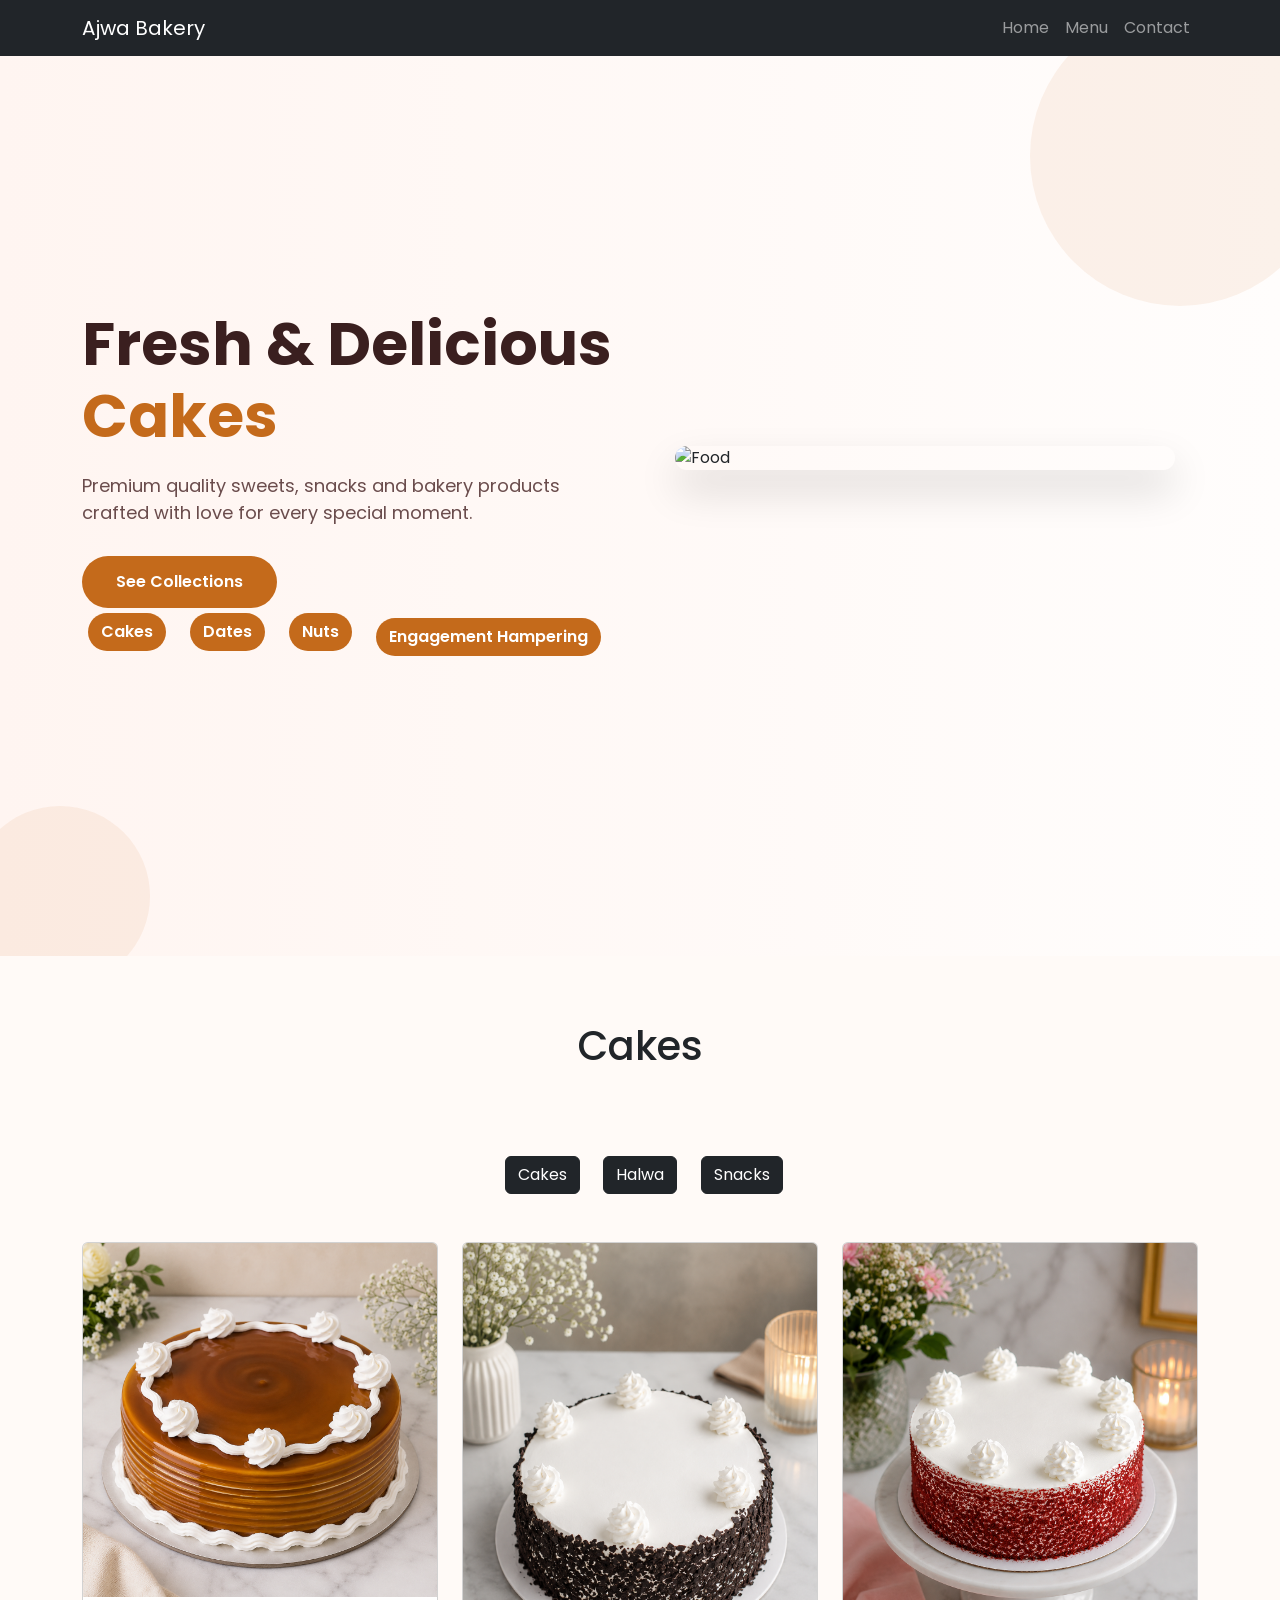
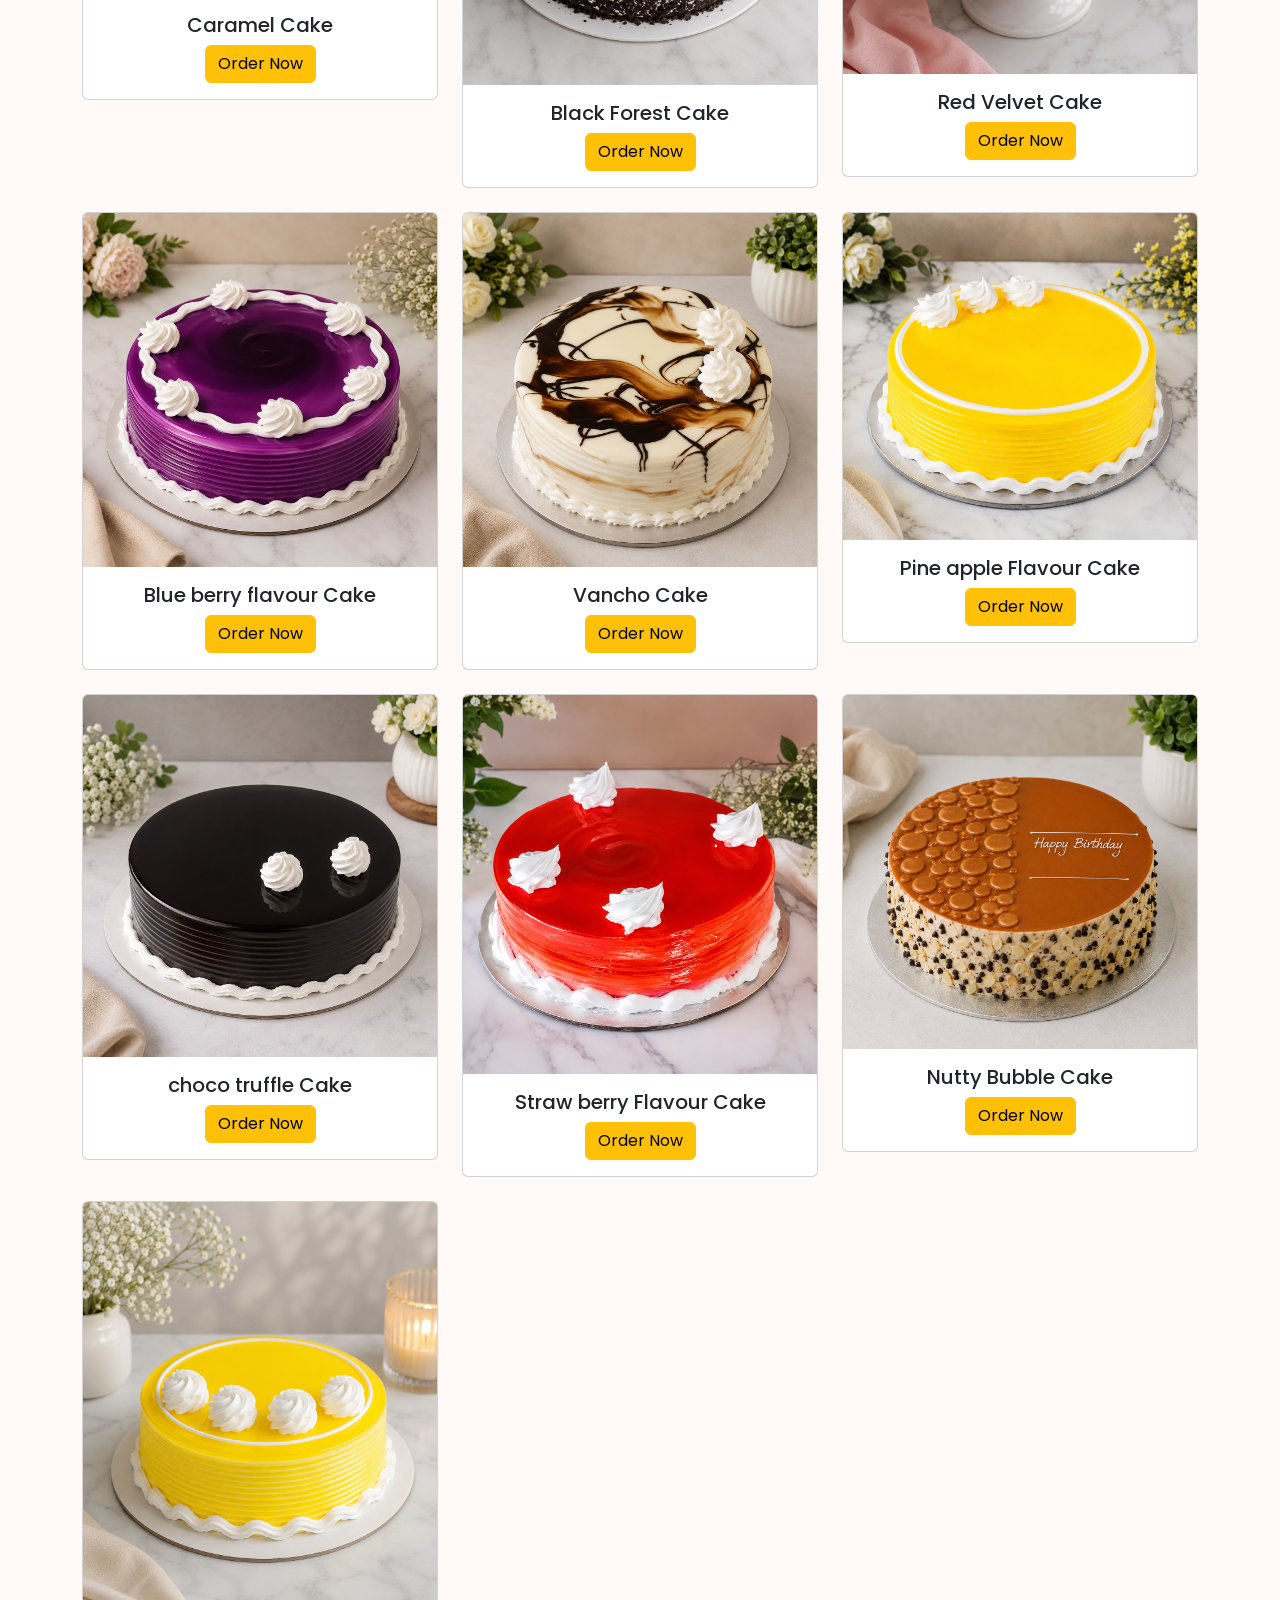
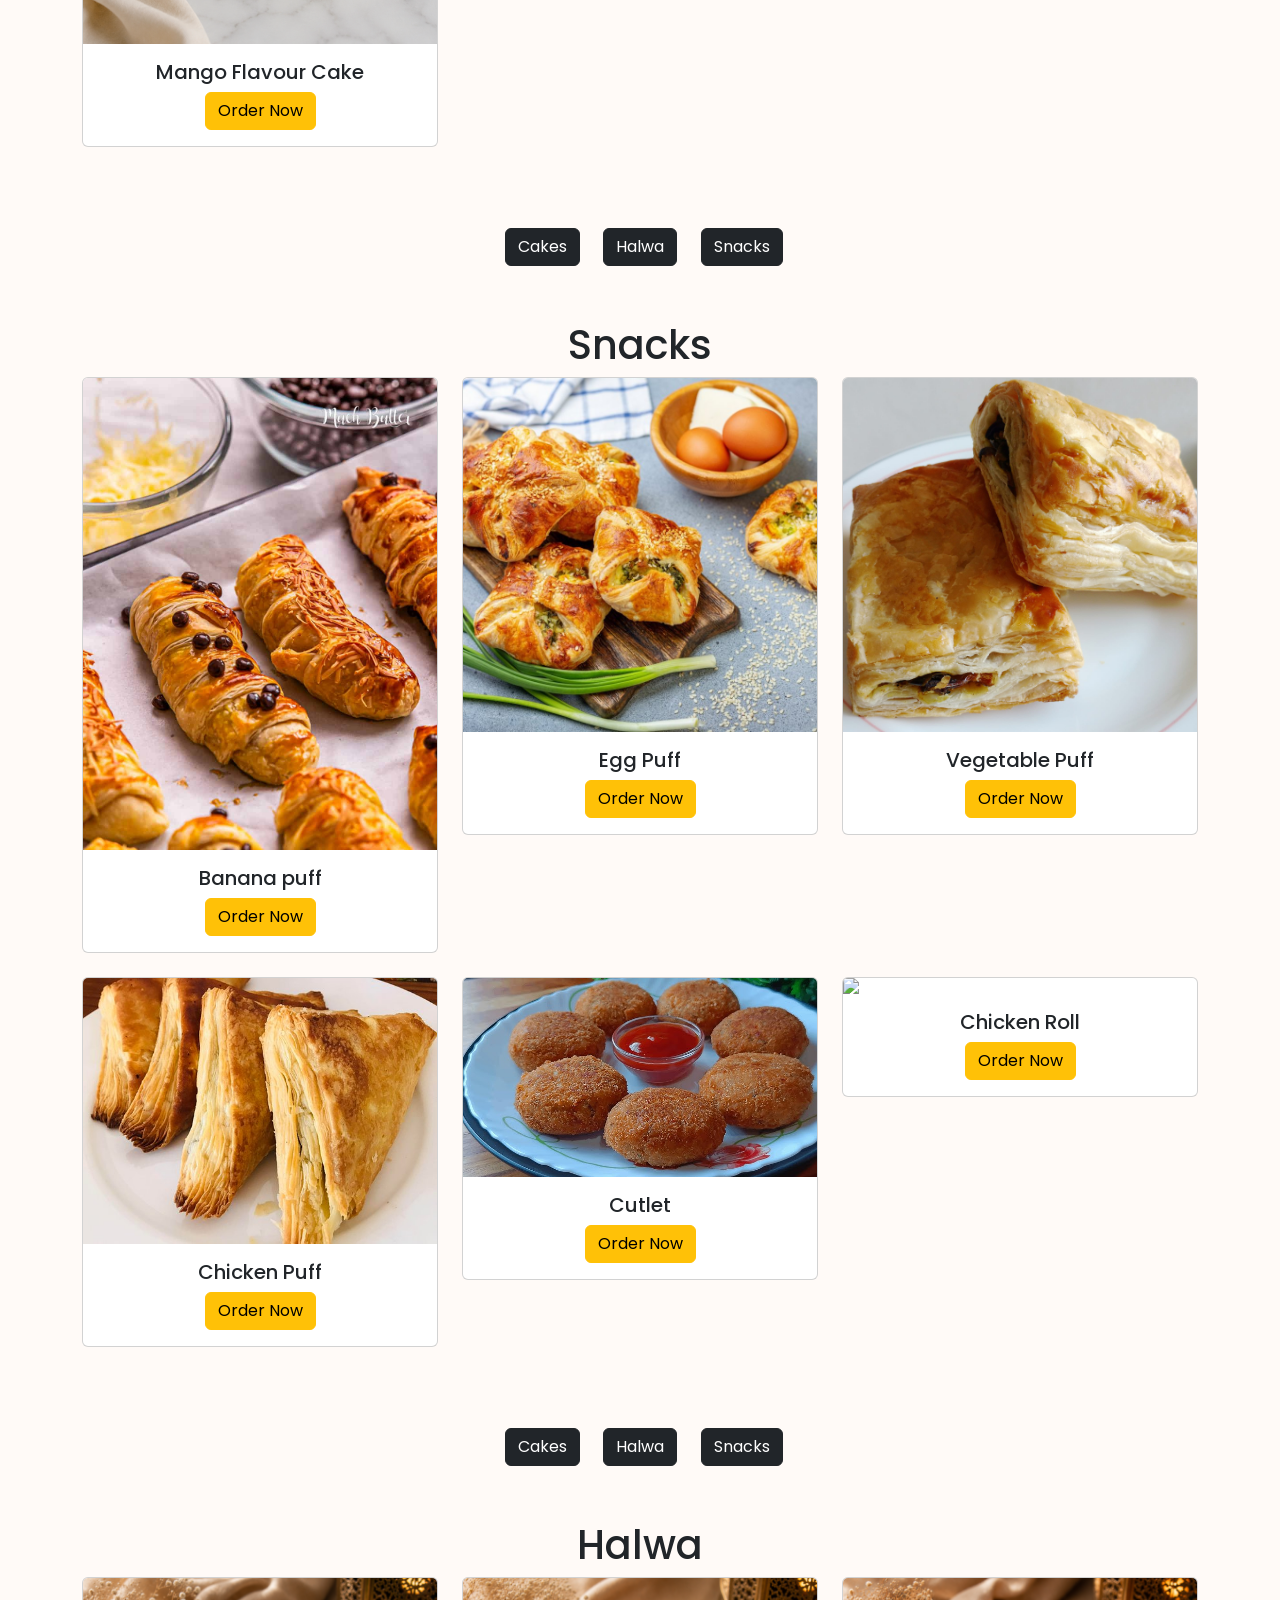
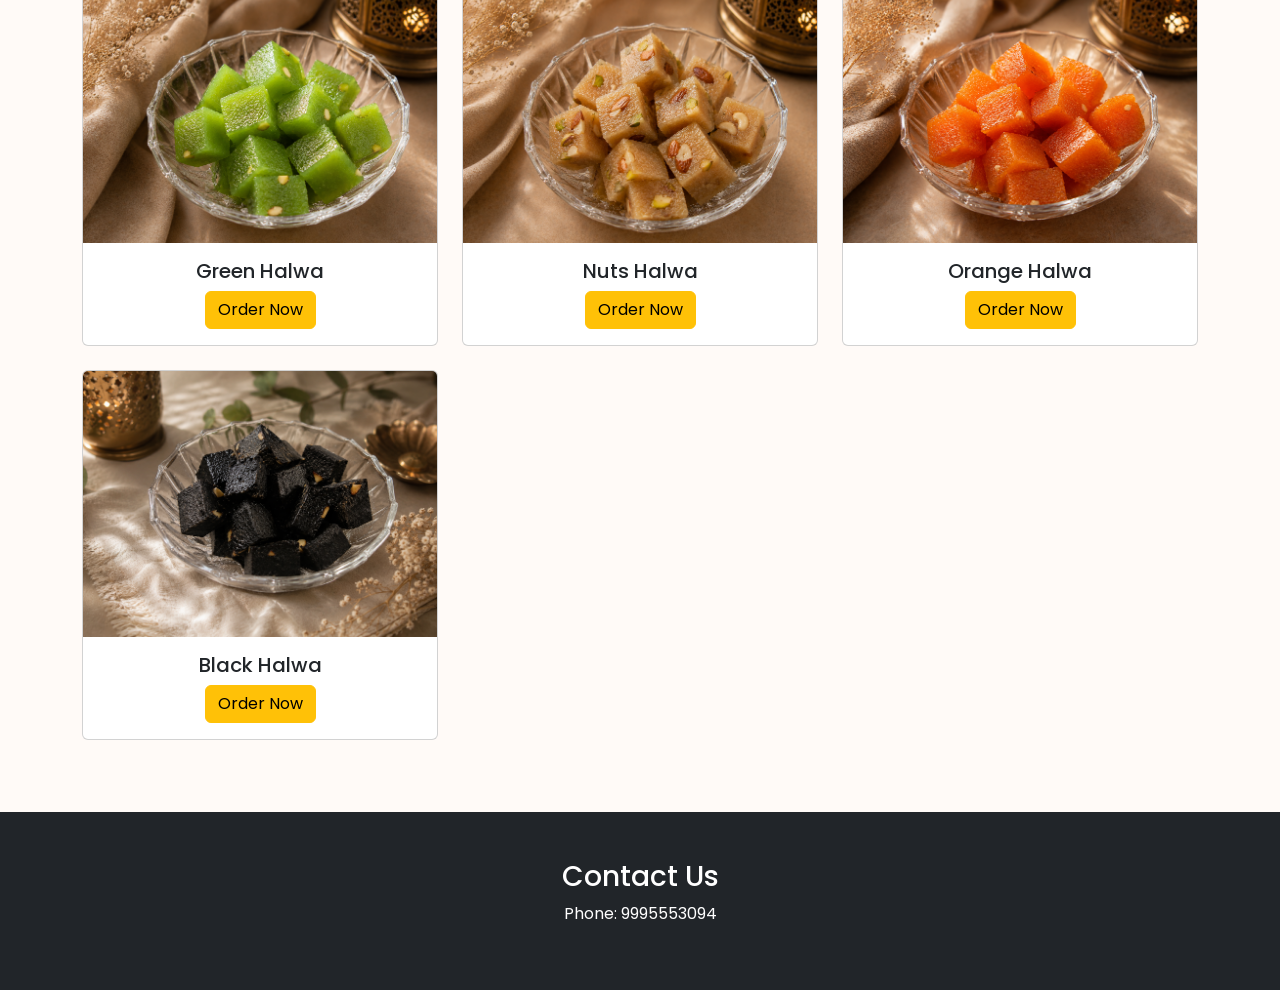
==== index.html @ b3d299be "final file" ====
<!DOCTYPE html>
<html lang="en">
<head>
  <meta charset="UTF-8">
  <meta name="viewport" content="width=device-width, initial-scale=1.0">
  <title> Ajwa Bakers</title>
  <link rel="icon" href="ajw.png" type="image/gif" sizes="16x16">

  <!-- Bootstrap CDN -->
  <link href="https://cdn.jsdelivr.net/npm/bootstrap@5.3.0/dist/css/bootstrap.min.css" rel="stylesheet">

   <!-- Google Font -->
    <!-- Font -->
  <link href="https://fonts.googleapis.com/css2?family=Poppins:wght@300;400;500;600;700&display=swap" rel="stylesheet">

  <style>
     *{
      margin:0;
      padding:0;
      box-sizing:border-box;
      font-family:'Poppins',sans-serif;
    }

    body{
      background:#fffaf7;
      overflow-x:hidden;
    }

    .hero{
      min-height:100vh;
      display:flex;
      align-items:center;
      position:relative;
      overflow:hidden;
      background:linear-gradient(to right,#fff5f1,#fffdfc);
    }

    .hero-text h1{
      font-size:60px;
      font-weight:700;
      color:#3a1f1f;
      line-height:1.2;
    }

    .hero-text span{
      color:#c46a1b;
    }

    .hero-text p{
      font-size:18px;
      color:#6a4c4c;
      margin-top:20px;
      margin-bottom:30px;
    }

    .btn-order{
      background:#c46a1b;
      color:white;
      padding:14px 34px;
      border-radius:50px;
      text-decoration:none;
      font-weight:600;
      transition:.3s;
      display:inline-block;
    }

    .btn-order:hover{
      background:#a85715;
      transform:translateY(-3px);
    }

    /* Slider Image */

    .image-box{
      position:relative;
      display:flex;
      justify-content:center;
      align-items:center;
    }

    .food-image{
      width:100%;
      max-width:500px;
      border-radius:30px;
      animation:float 4s ease-in-out infinite;
      box-shadow:0 20px 40px rgba(0,0,0,0.15);
      transition:0.5s;
    }

    @keyframes float{
      0%{
        transform:translateY(0px);
      }

      50%{
        transform:translateY(-18px);
      }

      100%{
        transform:translateY(0px);
      }
    }

    /* Background circles */

    .circle{
      position:absolute;
      border-radius:50%;
      background:rgba(196,106,27,0.08);
      animation:pulse 5s infinite;
    }

    .circle1{
      width:300px;
      height:300px;
      top:-50px;
      right:-50px;
    }

    .circle2{
      width:180px;
      height:180px;
      bottom:-30px;
      left:-30px;
    }

    @keyframes pulse{
      0%{
        transform:scale(1);
      }

      50%{
        transform:scale(1.1);
      }

      100%{
        transform:scale(1);
      }
    }

    @media(max-width:768px){

      .hero{
        text-align:center;
        padding:60px 0;
      }

      .hero-text h1{
        font-size:38px;
      }

      .hero-text p{
        font-size:16px;
      }

      .food-image{
        max-width:320px;
        margin-top:40px;
      }

    }
  </style>
</head>

<body>

<!-- Navbar -->
<nav class="navbar navbar-expand-lg navbar-dark bg-dark">
  <div class="container">
    <a class="navbar-brand" href="#home" >Ajwa Bakery</a>

    <button class="navbar-toggler" data-bs-toggle="collapse" data-bs-target="#menu">
      <span class="navbar-toggler-icon"></span>
    </button>

    <div class="collapse navbar-collapse" id="menu">
      <ul class="navbar-nav ms-auto">
        <li class="nav-item"><a class="nav-link" href="#home">Home</a></li>
        <li class="nav-item"><a class="nav-link" href="#">Menu</a></li>
        <li class="nav-item"><a class="nav-link" href="order.html">Contact</a></li>
      </ul>
    </div>
  </div>
</nav>

<section class="hero" id="home">

  <div class="circle circle1"></div>
  <div class="circle circle2"></div>

  <div class="container">
    <div class="row align-items-center">

      <!-- LEFT -->
      <div class="col-lg-6 hero-text">

        <h1>
          Fresh & Delicious <br>
          <span id="titleChange">Cakes</span>
        </h1>

        <p>
          Premium quality sweets, snacks and bakery products
          crafted with love for every special moment.
        </p>

        <a href="#cake" class="btn-order">
          See Collections
        </a>
          </div>

      <!-- RIGHT -->
      <div class="col-lg-6">

        <div class="image-box">

          <img
            id="sliderImage"
            class="food-image"
            src="https://images.unsplash.com/photo-1578985545062-69928b1d9587?q=80&w=1200&auto=format&fit=crop"
            alt="Food"
          >

        </div>

      </div>
       <div class="container" >
    
    <div class="text-dark mt-10" style="margin-bottom: 48px">
      <a href="index.html"> <button class="btn " style="margin-right: 20px; margin-left: 6px; background: #c46a1b; color: #fff; padding: -20px 34px;
  border-radius: 50px;
  text-decoration: none;
  font-weight: 600;
  transition: .3s;
  display: inline-block;">Cakes</button></a>
      <a href="dates.html"><button class="btn " style="margin-right: 20px; background: #c46a1b; color: #fff;padding: -20px 34px;
  border-radius: 50px;
  text-decoration: none;
  font-weight: 600;
  transition: .3s;
  display: inline-block;">Dates</button></a>
      <a href="nuts.html"><button class="btn " style="margin-right: 20px; background: #c46a1b; color: #fff; padding: -20px 34px;
  border-radius: 50px;
  text-decoration: none;
  font-weight: 600;
  transition: .3s;
  display: inline-block;">Nuts</button></a>
   <a href="hamper.html"><button class="btn " style="margin-right: 20px; background: #c46a1b; color: #fff; padding: -20px 34px;
  border-radius: 50px;
  text-decoration: none;
  font-weight: 600;
  transition: .3s;
  display: inline-block;
  margin-top: 10px;">Engagement Hampering</button></a>
      
      
    </div>
  
  </div>

    </div>
  </div>

</section>


  
 
  </div>
  </div>
</section>

<!-- Products -->
<section class="container my-5 m-10 " id="cake" >
  

  <div class="row" style="margin-top:200px;">

    <h1 class="text-center" style="margin-top: -134px;">Cakes</h1>
    <div class="text-dark mt-10 text-center" style="margin-bottom: 48px">
    <a href="#cake"><button class="btn btn-dark" style="margin-right: 20px; margin-left: 8px;">Cakes</button></a>
    <a href="#Halwa"><button class="btn btn-dark" style="margin-right: 20px; margin-left: -1px;">Halwa</button></a>
    <a href="#snacks"><button class="btn btn-dark">Snacks</button></a>
    
</div>
    <div class="col-12 col-md-4 mb-4">
      <div class="card">
        <img src="caramel.png" class="card-img-top" >
        <div class="card-body text-center">
          <h5>Caramel Cake</h5>
          
         <a href="order.html"> <button class="btn btn-warning">Order Now</button></a>
        </div>
      </div>
    </div>

    <div class="col-12 col-md-4 mb-4">
      <div class="card">
        <img src="blackforest.png" class="card-img-top" >
        <div class="card-body text-center">
          <h5>Black Forest Cake </h5>
          
          <a href="order.html"> <button class="btn btn-warning">Order Now</button></a>
        </div>
      </div>
    </div>

    <div class="col-12 col-md-4 mb-4">
      <div class="card">
        <img src="redvelvet.png" class="card-img-top">
        <div class="card-body text-center">
          <h5>Red Velvet Cake</h5>
          
         <a href="order.html"> <button class="btn btn-warning">Order Now</button></a>
        </div>
      </div>
    </div>

    

    <div class="col-12 col-md-4 mb-4">
      <div class="card" >
        <img src="blue berry.png" class="card-img-top">
        <div class="card-body text-center">
          <h5>Blue berry flavour Cake</h5>
          
           <a href="order.html"> <button class="btn btn-warning">Order Now</button></a>
        </div>
      </div>
    </div>


    <div class="col-12 col-md-4 mb-4">
      <div class="card">
        <img src="vancho.png" class="card-img-top">
        <div class="card-body text-center">
          <h5>Vancho Cake</h5>
          
          <a href="order.html"> <button class="btn btn-warning">Order Now</button></a>
        </div>
      </div>
    </div>
     

     <div class="col-12 col-md-4 mb-4">
      <div class="card">
        <img src="pine apple.png" class="card-img-top" >
        <div class="card-body text-center">
          <h5>Pine apple Flavour Cake</h5>
          
          <a href="order.html"> <button class="btn btn-warning">Order Now</button></a>
        </div>
      </div>
    </div>

     <div class="col-12 col-md-4 mb-4">
      <div class="card">
        <img src="choco truffle.png" class="card-img-top" >
        <div class="card-body text-center">
          <h5>choco truffle Cake </h5>
          
          <a href="order.html"> <button class="btn btn-warning">Order Now</button></a>
        </div>
      </div>
    </div>

     

    <div class="col-12 col-md-4 mb-4">
      <div class="card">
        <img src="strawberry.png" class="card-img-top">
        <div class="card-body text-center">
          <h5>Straw berry Flavour Cake</h5>
          
          <a href="order.html"> <button class="btn btn-warning">Order Now</button></a>
        </div>
      </div>
    </div>

     <div class="col-12 col-md-4 mb-4">
      <div class="card">
        <img src="nuttybubble.png" class="card-img-top">
        <div class="card-body text-center">
          <h5>Nutty Bubble Cake</h5>
          
          <a href="order.html"> <button class="btn btn-warning">Order Now</button></a>
        </div>
      </div>
    </div>
    <div class="col-12 col-md-4 mb-4">
      <div class="card">
        <img src="mango.png" class="card-img-top" >
        <div class="card-body text-center">
          <h5>Mango Flavour Cake </h5>
          
          <a href="order.html"> <button class="btn btn-warning">Order Now</button></a>
        </div>
      </div>
    </div>
    

  </div>
</section>


<section class="container my-5 m-10 " id="snacks" >
  
  

  <div class="row" style="margin-top:200px;">
    
    <div class="text-dark mt-10 text-center" style="margin-top: -143px;">
    <a href="#cake"><button class="btn btn-dark" style="margin-right: 20px; margin-left: 8px;">Cakes</button></a>
    <a href="#Halwa"><button class="btn btn-dark" style="margin-right: 20px; margin-left: -1px;">Halwa</button></a>
    <a href="#snacks"><button class="btn btn-dark">Snacks</button></a>
    
</div>
    <h1 class="text-center" style="margin-top: -50px;">Snacks</h1>
    
    <div class="col-12 col-md-4 mb-4">
      <div class="card">
        <img src="bananapuff.jpg" class="card-img-top" >
        <div class="card-body text-center">
          <h5>Banana puff</h5>
          
         <a href="order.html"> <button class="btn btn-warning">Order Now</button></a>
        </div>
      </div>
    </div>

    <div class="col-12 col-md-4 mb-4">
      <div class="card">
        <img src="eggpuff.jpg" class="card-img-top" >
        <div class="card-body text-center">
          <h5>Egg Puff </h5>
          
          <a href="order.html"> <button class="btn btn-warning">Order Now</button></a>
        </div>
      </div>
    </div>

    <div class="col-12 col-md-4 mb-4">
      <div class="card">
        <img src="veg puff.jpg" class="card-img-top">
        <div class="card-body text-center">
          <h5>Vegetable Puff </h5>
          
         <a href="order.html"> <button class="btn btn-warning">Order Now</button></a>
        </div>
      </div>
    </div>

    

    <div class="col-12 col-md-4 mb-4">
      <div class="card" >
        <img src="chickenpuff.jpg" class="card-img-top">
        <div class="card-body text-center">
          <h5>Chicken Puff</h5>
          
           <a href="order.html"> <button class="btn btn-warning">Order Now</button></a>
        </div>
      </div>
    </div>


    <div class="col-12 col-md-4 mb-4">
      <div class="card">
        <img src="kadlate.jpg" class="card-img-top">
        <div class="card-body text-center">
          <h5>Cutlet</h5>
          
          <a href="order.html"> <button class="btn btn-warning">Order Now</button></a>
        </div>
      </div>
    </div>
     

     <div class="col-12 col-md-4 mb-4">
      <div class="card">
        <img src="https://hungryforhalaal.co.za/wp-content/uploads/2022/03/Chicken-Bread-Rolls-Hungry-for-Halaal2.jpg" class="card-img-top" >
        <div class="card-body text-center">
          <h5>Chicken Roll</h5>
          
          <a href="order.html"> <button class="btn btn-warning">Order Now</button></a>
        </div>
      </div>
    </div>

    
</div>
</section>

<section class="container my-5 m-10 " id="Halwa" >
  
  

  <div class="row" style="margin-top:200px;">
    
    <div class="text-dark mt-10 text-center" style="margin-top: -143px;">
    <a href="#cake"><button class="btn btn-dark" style="margin-right: 20px; margin-left: 8px;">Cakes</button></a>
    <a href="#Halwa"><button class="btn btn-dark" style="margin-right: 20px; margin-left: -1px;">Halwa</button></a>
    <a href="#snacks"><button class="btn btn-dark">Snacks</button></a>
    
</div>
    <h1 class="text-center" style="margin-top: -50px;">Halwa</h1>
    
    <div class="col-12 col-md-4 mb-4">
      <div class="card">
        <img src="greenhalwa.png" class="card-img-top" >
        <div class="card-body text-center">
          <h5>Green Halwa</h5>
          
         <a href="order.html"> <button class="btn btn-warning">Order Now</button></a>
        </div>
      </div>
    </div>

    <div class="col-12 col-md-4 mb-4">
      <div class="card">
        <img src="nutshalwa.png" class="card-img-top" >
        <div class="card-body text-center">
          <h5>Nuts Halwa </h5>
          
          <a href="order.html"> <button class="btn btn-warning">Order Now</button></a>
        </div>
      </div>
    </div>

    <div class="col-12 col-md-4 mb-4">
      <div class="card">
        <img src="orange halva.png" class="card-img-top">
        <div class="card-body text-center">
          <h5>Orange Halwa </h5>
          
         <a href="order.html"> <button class="btn btn-warning">Order Now</button></a>
        </div>
      </div>
    </div>

    

    <div class="col-12 col-md-4 mb-4">
      <div class="card" >
        <img src="blackhalva.png" class="card-img-top">
        <div class="card-body text-center">
          <h5>Black Halwa</h5>
          
           <a href="order.html"> <button class="btn btn-warning">Order Now</button></a>
        </div>
      </div>
    </div>
</div>
</section>

<!-- Contact -->
<section class="bg-dark text-white p-5 text-center">
  <h3>Contact Us</h3>
  <p>Phone: 9995553094</p>
</section>



<script>

  const items = [

    {
      title:"Cakes",
      image:"https://images.unsplash.com/photo-1578985545062-69928b1d9587?q=80&w=1200&auto=format&fit=crop"
    },

    {
      title:"Dates",
      image:"[data-uri]"
    },

    {
      title:"Nuts",
      image:"https://cdn.shopify.com/s/files/1/0144/6674/4377/files/TYPES_OF_NUTS_AND_SEEDS_AND_THEIR_HEALTH_BENEFITS_grande.jpeg?v=1555803575"
    },  

    {
      title:"Dry Fruits",
      image:"https://www.bluemacawflora.com/wp-content/uploads/2017/07/dried-fruit.jpg"
    },

    {
      title:"Halwa",
      image:"https://m.media-amazon.com/images/I/61Tc6feVMVL._AC_UF894,1000_QL80_.jpg"
    },

    {
      title:"Snacks",
      image:"https://www.sharmispassions.com/wp-content/uploads/2025/11/egg-puffs4.jpg"
    },
   
    {
      title:"Chocolates",
      image:"https://www.oyegifts.com/cdn/shop/files/true-chocolate-desire-online-india.jpg?v=1773750663"
    }


  ];

  let index = 0;

  const image = document.getElementById("sliderImage");
  const title = document.getElementById("titleChange");

  setInterval(() => {

    index++;

    if(index >= items.length){
      index = 0;
    }

    image.style.opacity = 0;

    setTimeout(() => {

      image.src = items[index].image;
      title.innerText = items[index].title;

      image.style.opacity = 1;

    }, 300);

  }, 3000);

</script>


<!-- Bootstrap JS -->
<script src="https://cdn.jsdelivr.net/npm/bootstrap@5.3.0/dist/js/bootstrap.bundle.min.js"></script>

</body>
</html>
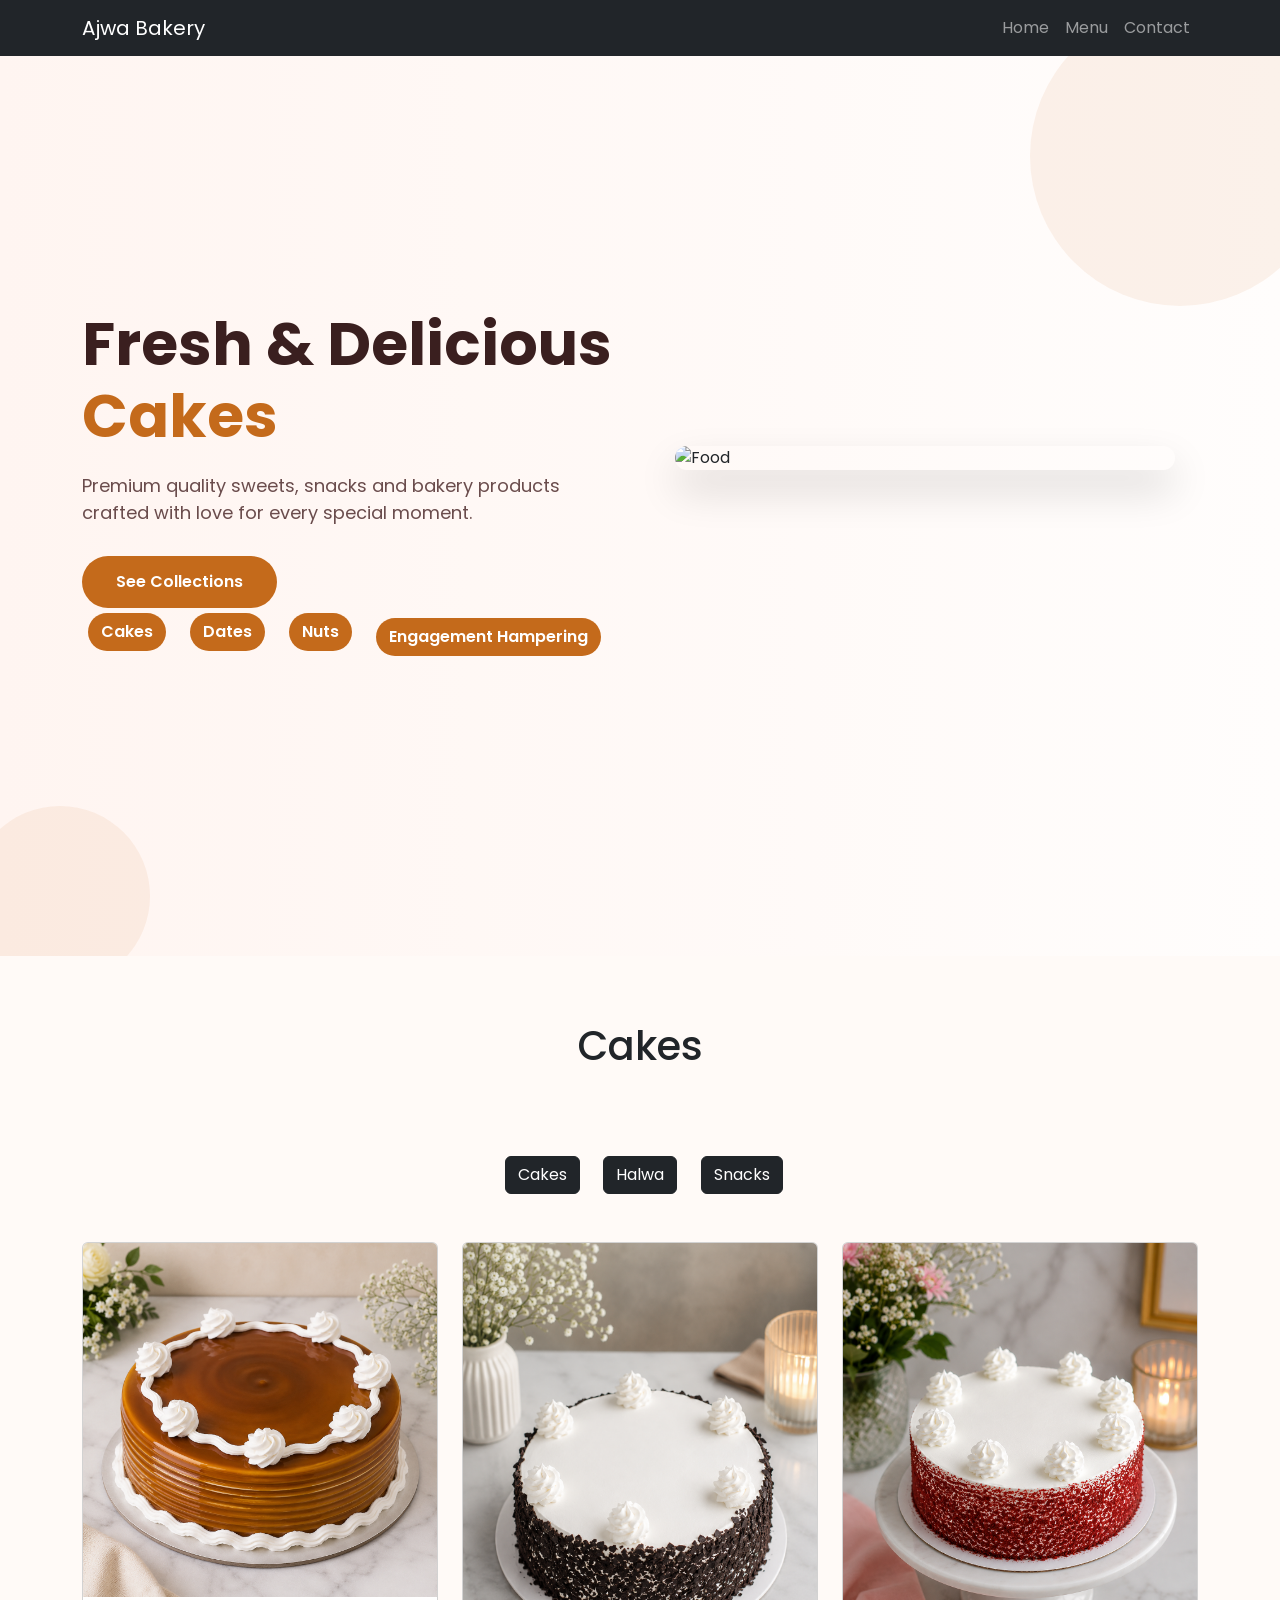
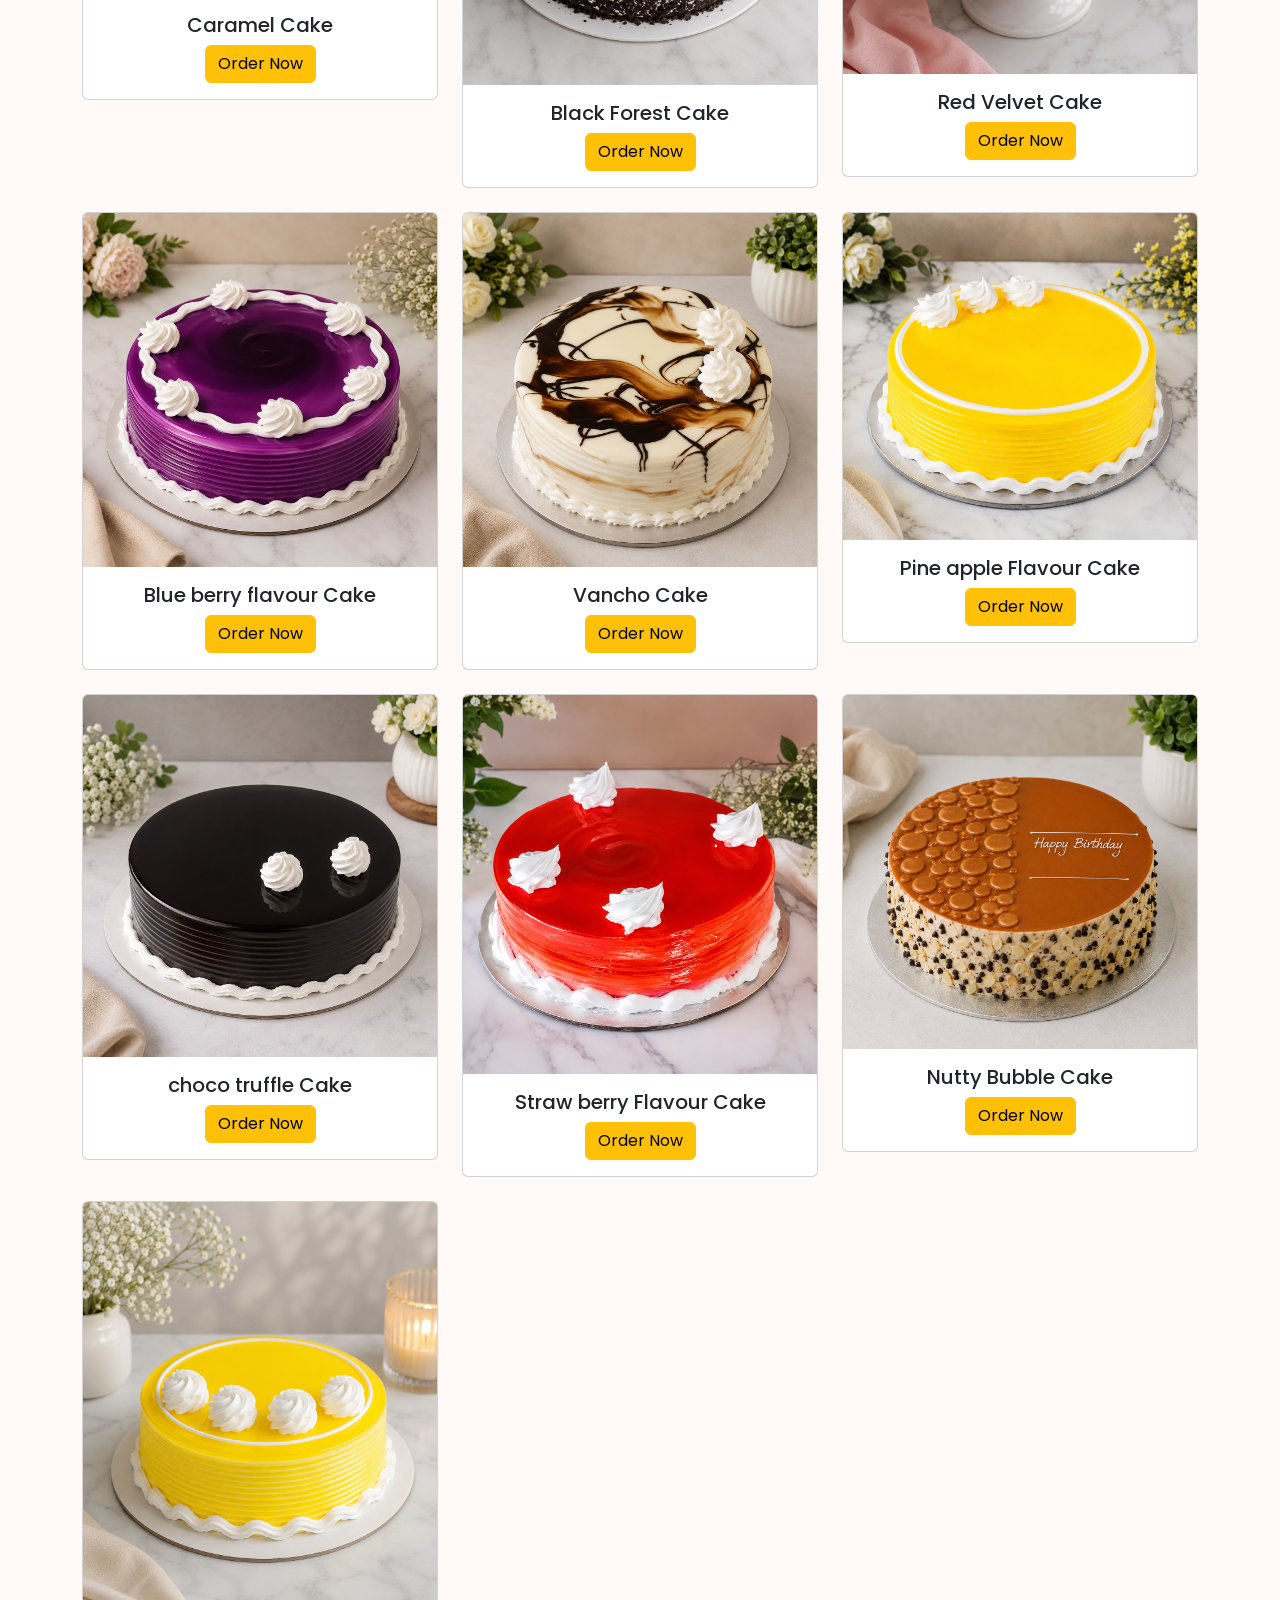
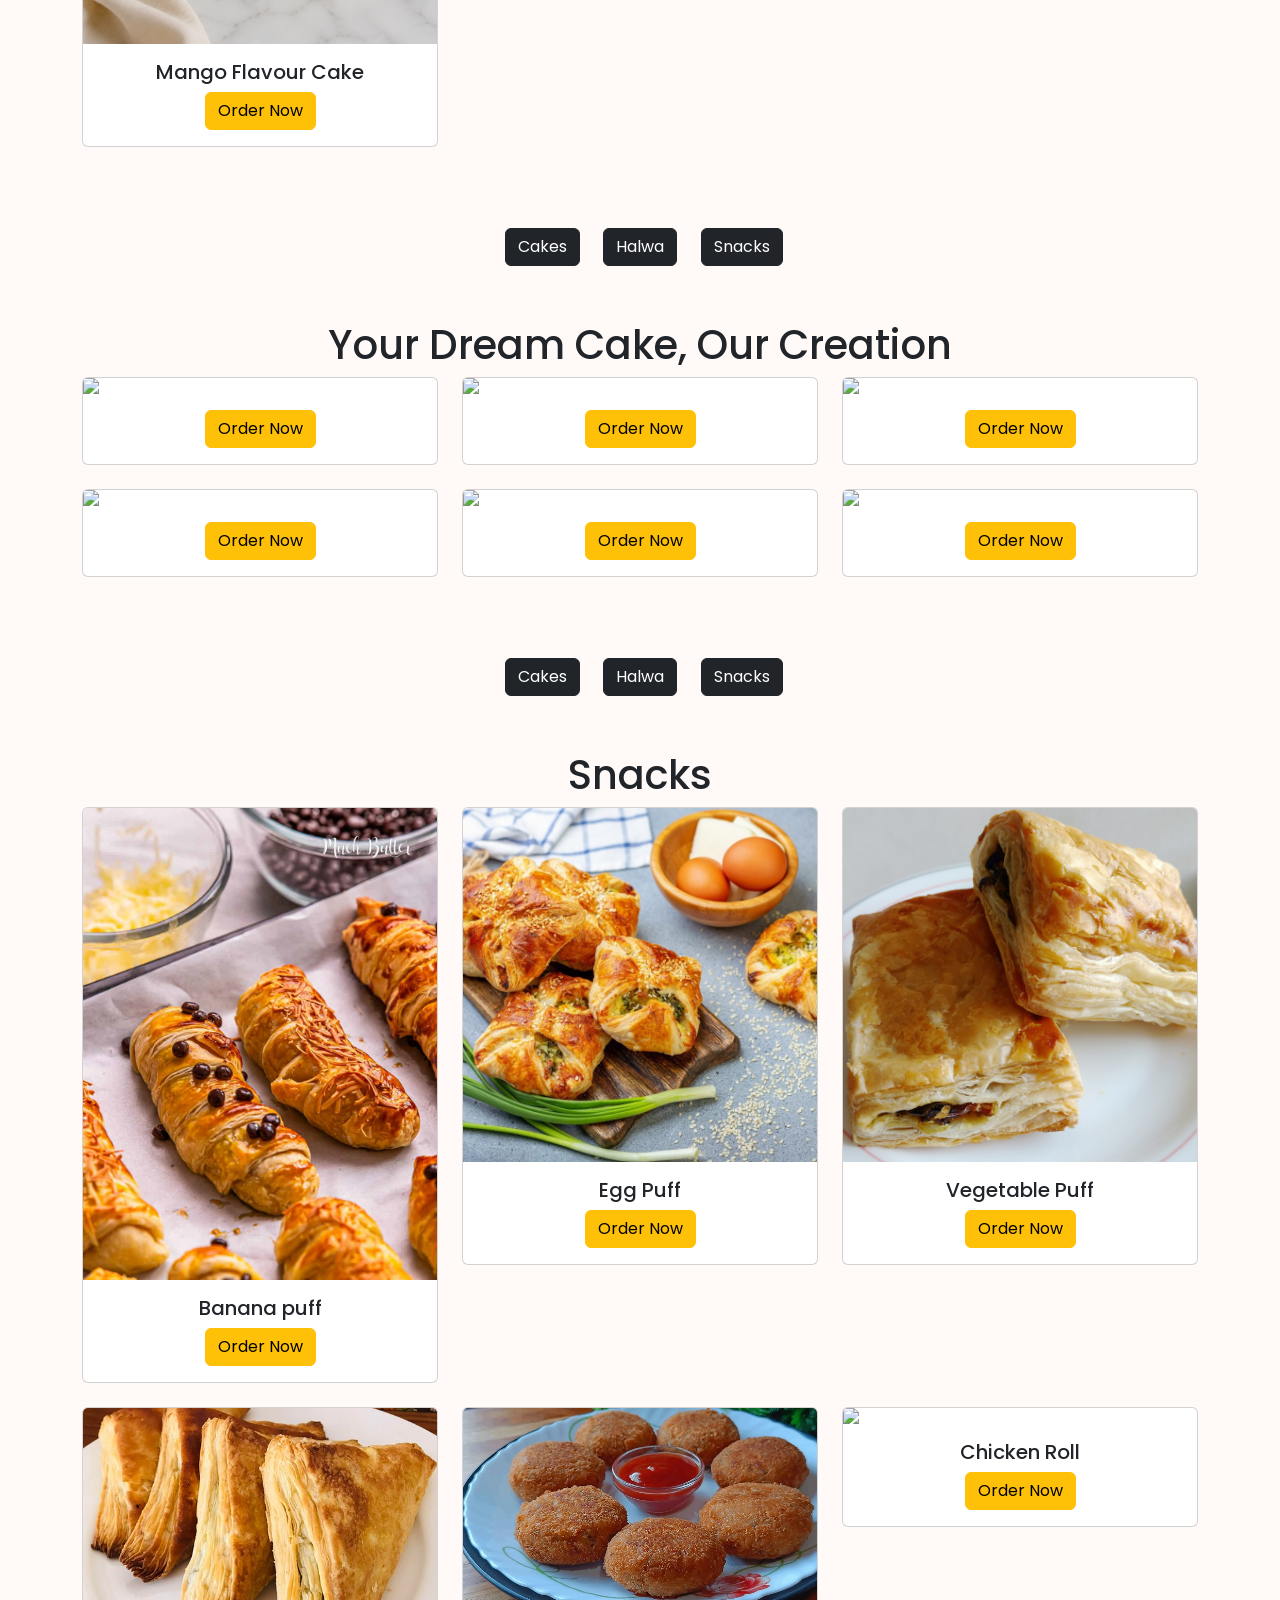
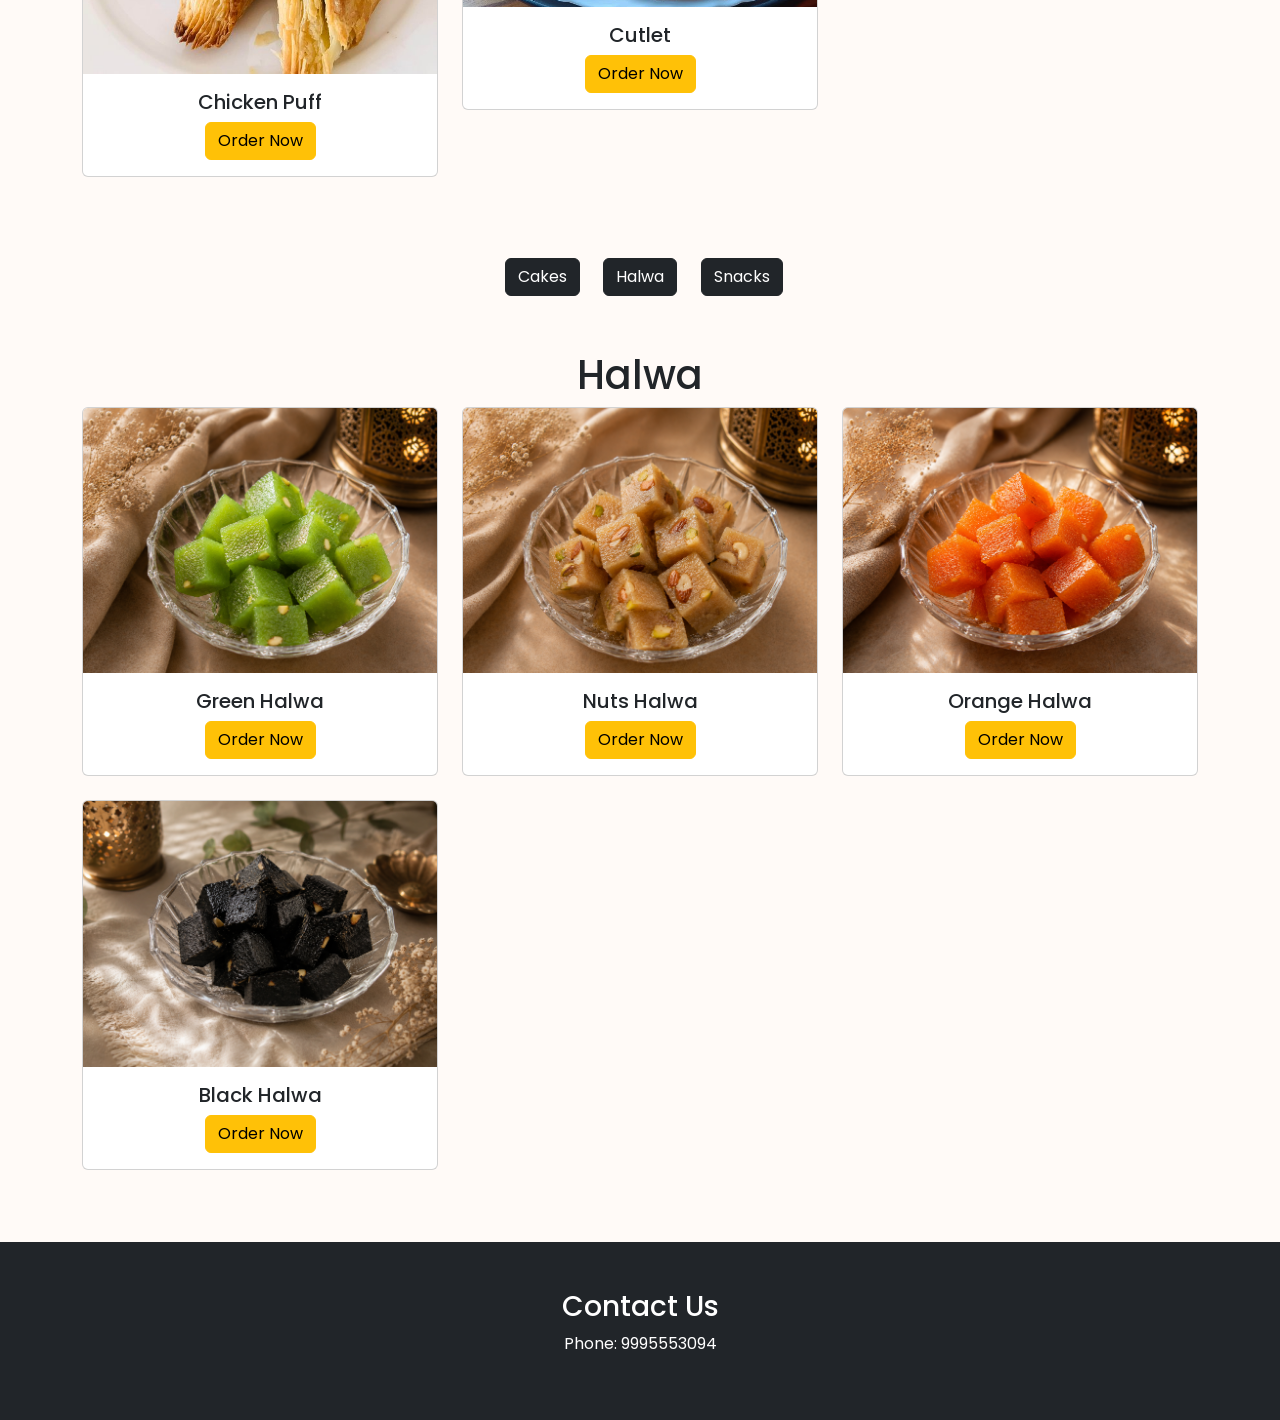
==== commit d03a5cdc: "final code" ====
--- a/index.html
+++ b/index.html
@@ -403,6 +403,94 @@
 </section>
 
 
+<section class="container my-5 m-10 "  >
+  
+  
+
+  <div class="row" style="margin-top:200px;">
+    
+    <div class="text-dark mt-10 text-center" style="margin-top: -143px;">
+    <a href="#cake"><button class="btn btn-dark" style="margin-right: 20px; margin-left: 8px;">Cakes</button></a>
+    <a href="#Halwa"><button class="btn btn-dark" style="margin-right: 20px; margin-left: -1px;">Halwa</button></a>
+    <a href="#snacks"><button class="btn btn-dark">Snacks</button></a>
+    
+</div>
+    <h1 class="text-center" style="margin-top: -50px;">Your Dream Cake, Our Creation</h1>
+    
+    <div class="col-12 col-md-4 mb-4">
+      <div class="card">
+        <img src="IMG-20260508-WA0038.jpg" class="card-img-top" >
+        <div class="card-body text-center">
+          
+          
+         <a href="order.html"> <button class="btn btn-warning">Order Now</button></a>
+        </div>
+      </div>
+    </div>
+
+    <div class="col-12 col-md-4 mb-4">
+      <div class="card">
+        <img src="IMG-20260508-WA0040.jpg" class="card-img-top" >
+        <div class="card-body text-center">
+          
+          
+          <a href="order.html"> <button class="btn btn-warning">Order Now</button></a>
+        </div>
+      </div>
+    </div>
+
+    <div class="col-12 col-md-4 mb-4">
+      <div class="card">
+        <img src="IMG-20260508-WA0032.jpg" class="card-img-top">
+        <div class="card-body text-center">
+          
+          
+         <a href="order.html"> <button class="btn btn-warning">Order Now</button></a>
+        </div>
+      </div>
+    </div>
+
+    
+
+    <div class="col-12 col-md-4 mb-4">
+      <div class="card" >
+        <img src="IMG-20260508-WA0030.jpg" class="card-img-top">
+        <div class="card-body text-center">
+          
+          
+           <a href="order.html"> <button class="btn btn-warning">Order Now</button></a>
+        </div>
+      </div>
+    </div>
+
+
+    <div class="col-12 col-md-4 mb-4">
+      <div class="card">
+        <img src="IMG-20260508-WA0040.jpg" class="card-img-top">
+        <div class="card-body text-center">
+          
+          
+          <a href="order.html"> <button class="btn btn-warning">Order Now</button></a>
+        </div>
+      </div>
+    </div>
+     
+
+     <div class="col-12 col-md-4 mb-4">
+      <div class="card">
+        <img src="b1.jpg" class="card-img-top" >
+        <div class="card-body text-center">
+         
+          
+          <a href="order.html"> <button class="btn btn-warning">Order Now</button></a>
+        </div>
+      </div>
+    </div>
+
+    
+</div>
+</section>
+
 <section class="container my-5 m-10 " id="snacks" >
   
   
